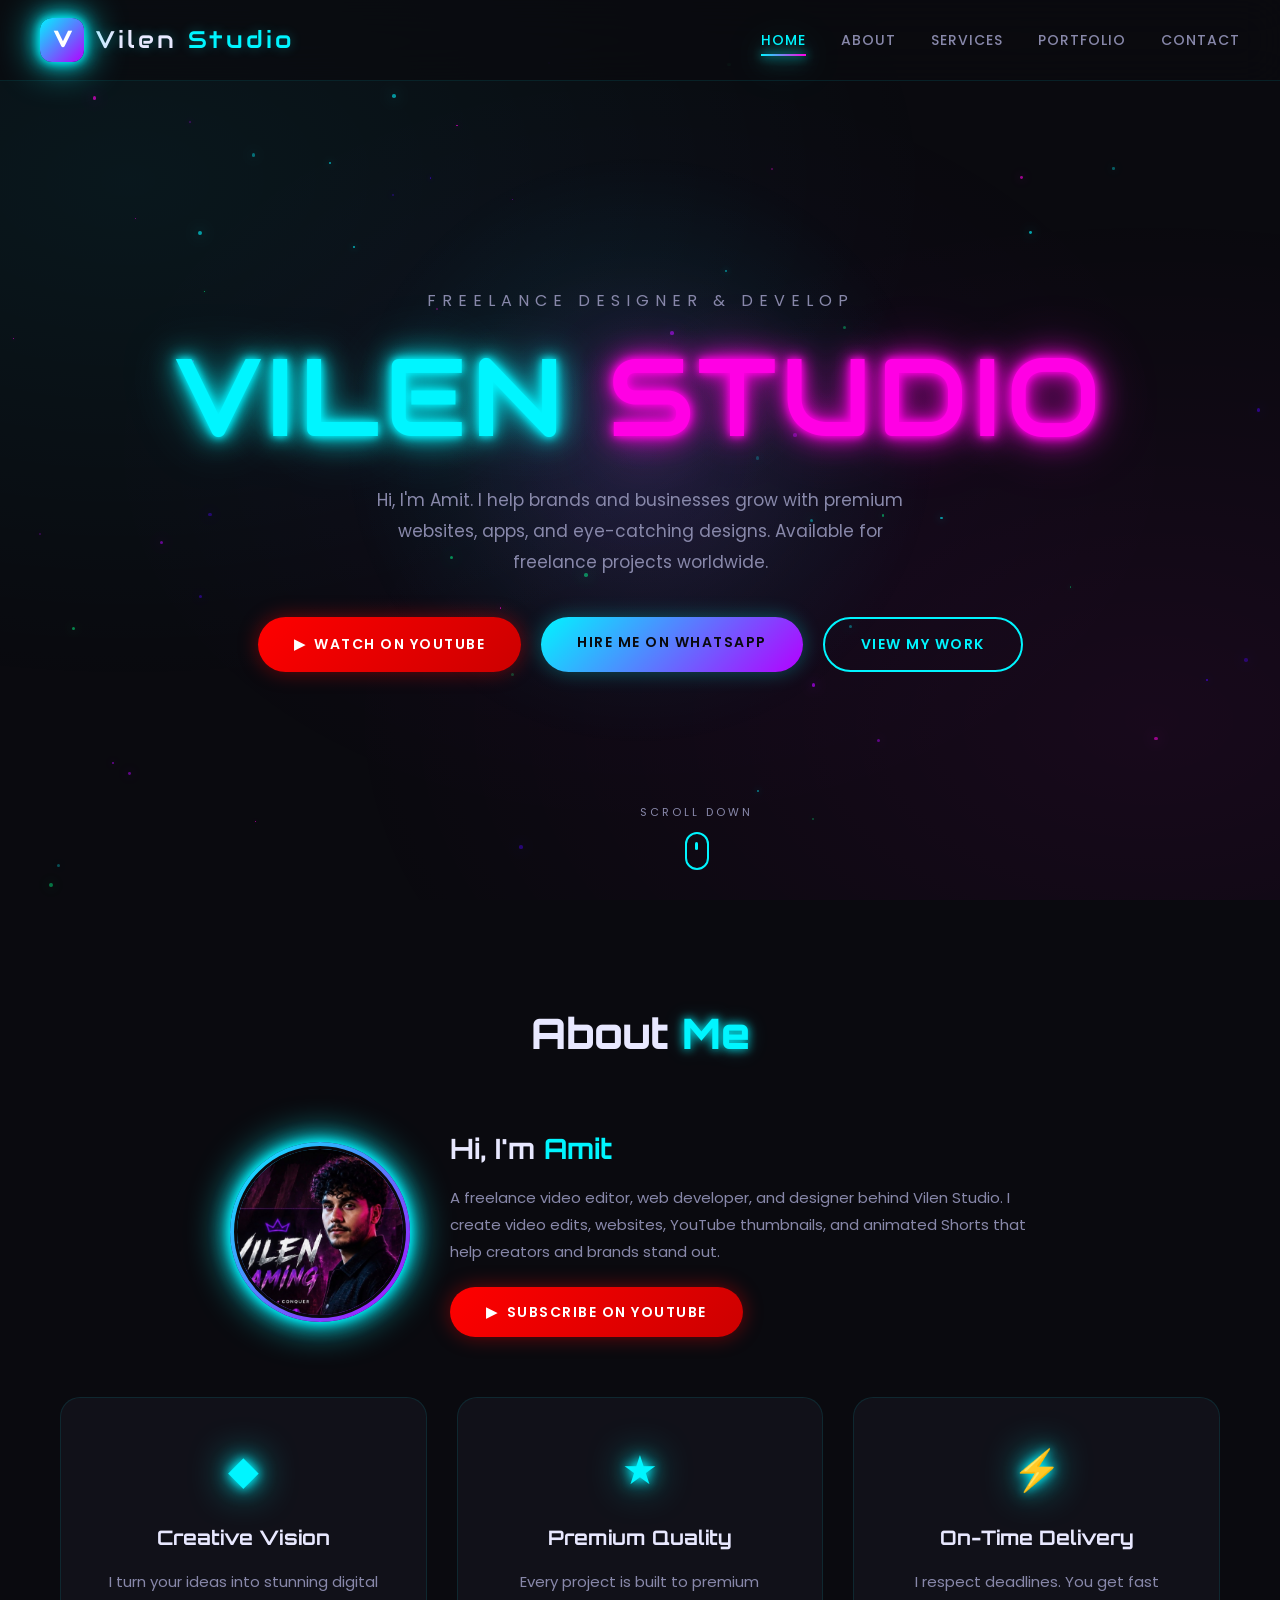
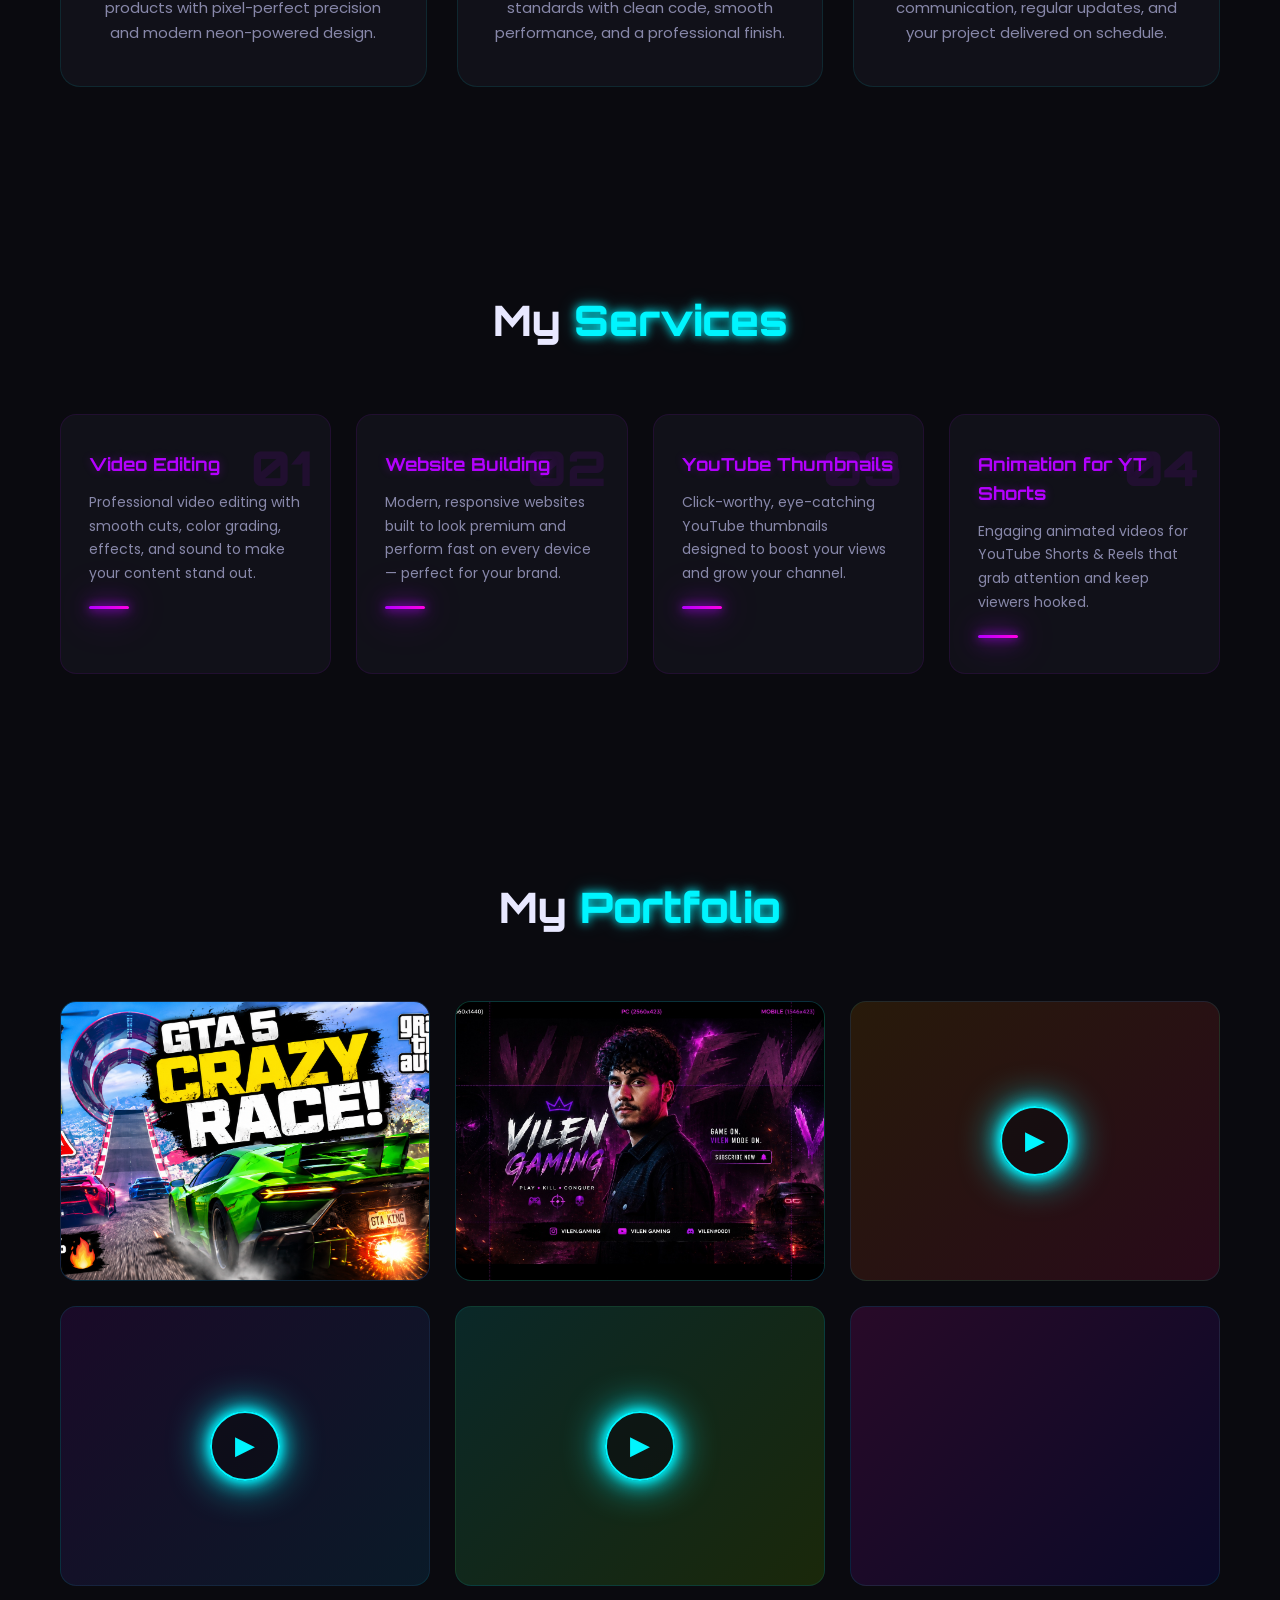
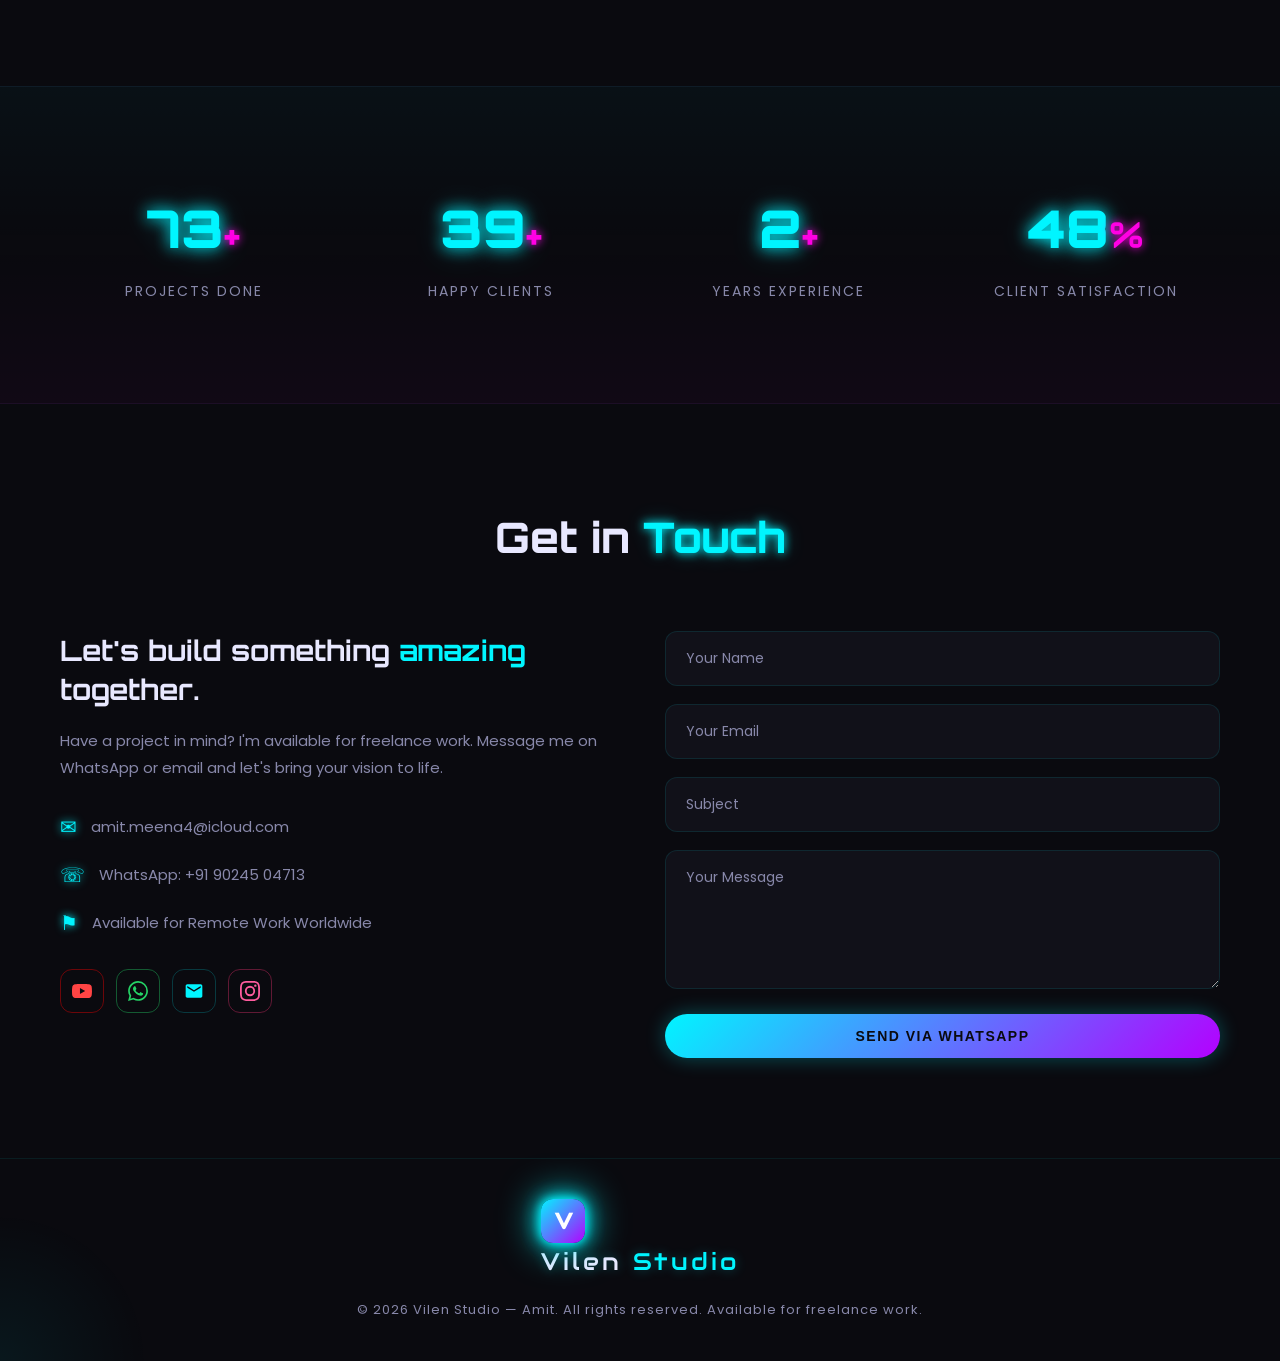
==== index.html @ 63eba97f "Add Vilen Studio website files" ====
<!DOCTYPE html>
<html lang="en">
<head>
    <meta charset="UTF-8">
    <meta name="viewport" content="width=device-width, initial-scale=1.0">
    <title>Vilen Studio | Video Editing, Website Building & YouTube Thumbnails</title>
    <meta name="description" content="Vilen Studio by Amit - Freelance video editing, website building, YouTube thumbnail design aur YT Shorts animation. Premium creative services. Contact karein WhatsApp par.">
    <meta name="keywords" content="Vilen Studio, video editing, website building, YouTube thumbnail, YT Shorts animation, freelancer, video editor, web developer">
    <meta name="author" content="Vilen Studio">
    <meta name="robots" content="index, follow">
    <link rel="canonical" href="https://vilenstudio.vercel.app/">

    <!-- Open Graph -->
    <meta property="og:type" content="website">
    <meta property="og:title" content="Vilen Studio | Video Editing, Website Building & YouTube Thumbnails">
    <meta property="og:description" content="Freelance video editing, website building, YouTube thumbnail design aur YT Shorts animation. Premium creative services.">
    <meta property="og:url" content="https://vilenstudio.vercel.app/">
    <meta property="og:site_name" content="Vilen Studio">

    <!-- Twitter Card -->
    <meta name="twitter:card" content="summary_large_image">
    <meta name="twitter:title" content="Vilen Studio | Creative Freelance Services">
    <meta name="twitter:description" content="Video editing, website building, YouTube thumbnails aur YT Shorts animation.">

    <link rel="stylesheet" href="style.css">
    <link href="https://fonts.googleapis.com/css2?family=Audiowide&family=Orbitron:wght@400;500;600;700;800;900&family=Poppins:wght@300;400;500;600;700&display=swap" rel="stylesheet">

    <!-- Structured Data -->
    <script type="application/ld+json">
    {
      "@context": "https://schema.org",
      "@type": "ProfessionalService",
      "name": "Vilen Studio",
      "description": "Freelance video editing, website building, YouTube thumbnail design and YT Shorts animation services.",
      "url": "https://vilenstudio.vercel.app/",
      "email": "amit.meena4@icloud.com",
      "telephone": "+919024504713",
      "sameAs": [
        "https://youtube.com/@vilenisbroken",
        "https://www.instagram.com/vilenisbroken"
      ],
      "makesOffer": [
        { "@type": "Offer", "itemOffered": { "@type": "Service", "name": "Video Editing" } },
        { "@type": "Offer", "itemOffered": { "@type": "Service", "name": "Website Building" } },
        { "@type": "Offer", "itemOffered": { "@type": "Service", "name": "YouTube Thumbnail Design" } },
        { "@type": "Offer", "itemOffered": { "@type": "Service", "name": "YT Shorts Animation" } }
      ]
    }
    </script>
</head>
<body>

    <!-- Animated Background Particles -->
    <div class="bg-particles" id="particles"></div>

    <!-- Navigation -->
    <nav class="navbar">
        <div class="logo">
            <span class="logo-icon">V</span>
            <span class="logo-text">Vilen <span class="accent">Studio</span></span>
        </div>
        <ul class="nav-links">
            <li><a href="#home" class="active">Home</a></li>
            <li><a href="#about">About</a></li>
            <li><a href="#services">Services</a></li>
            <li><a href="#portfolio">Portfolio</a></li>
            <li><a href="#contact">Contact</a></li>
        </ul>
        <div class="hamburger" id="hamburger">
            <span></span><span></span><span></span>
        </div>
    </nav>

    <!-- Hero Section -->
    <section id="home" class="hero">
        <div class="hero-content">
            <p class="hero-subtitle">Freelance Designer &amp; Developer</p>
            <h1 class="hero-title">
                <span class="neon-text" data-text="VILEN">VILEN</span>
                <span class="neon-text pink" data-text="STUDIO">STUDIO</span>
            </h1>
            <p class="hero-desc">Hi, I'm Amit. I help brands and businesses grow with premium websites, apps, and eye-catching designs. Available for freelance projects worldwide.</p>
            <div class="hero-buttons">
                <a href="https://youtube.com/@vilenisbroken" target="_blank" class="btn btn-youtube"><span class="yt-icon">&#9654;</span> Watch on YouTube</a>
                <a href="https://wa.me/919024504713" target="_blank" class="btn btn-neon">Hire Me on WhatsApp</a>
                <a href="#portfolio" class="btn btn-outline">View My Work</a>
            </div>
        </div>
        <div class="scroll-indicator">
            <span>Scroll Down</span>
            <div class="mouse">
                <div class="wheel"></div>
            </div>
        </div>
    </section>

    <!-- About Section -->
    <section id="about" class="section about">
        <div class="container">
            <h2 class="section-title neon-heading">About <span class="accent">Me</span></h2>
            <div class="about-profile">
                <div class="profile-pic-wrap">
                    <img src="profile.jpg" alt="Amit - Vilen Studio" class="profile-pic">
                </div>
                <div class="profile-text">
                    <h3>Hi, I'm <span class="accent">Amit</span></h3>
                    <p>A freelance video editor, web developer, and designer behind Vilen Studio. I create video edits, websites, YouTube thumbnails, and animated Shorts that help creators and brands stand out.</p>
                    <a href="https://youtube.com/@vilenisbroken" target="_blank" class="btn btn-youtube"><span class="yt-icon">&#9654;</span> Subscribe on YouTube</a>
                </div>
            </div>
            <div class="about-grid">
                <div class="about-card">
                    <div class="card-glow"></div>
                    <div class="about-icon">&#9670;</div>
                    <h3>Creative Vision</h3>
                    <p>I turn your ideas into stunning digital products with pixel-perfect precision and modern neon-powered design.</p>
                </div>
                <div class="about-card">
                    <div class="card-glow"></div>
                    <div class="about-icon">&#9733;</div>
                    <h3>Premium Quality</h3>
                    <p>Every project is built to premium standards with clean code, smooth performance, and a professional finish.</p>
                </div>
                <div class="about-card">
                    <div class="card-glow"></div>
                    <div class="about-icon">&#9889;</div>
                    <h3>On-Time Delivery</h3>
                    <p>I respect deadlines. You get fast communication, regular updates, and your project delivered on schedule.</p>
                </div>
            </div>
        </div>
    </section>

    <!-- Services Section -->
    <section id="services" class="section services">
        <div class="container">
            <h2 class="section-title neon-heading">My <span class="accent">Services</span></h2>
            <div class="services-grid">
                <div class="service-card">
                    <div class="service-number">01</div>
                    <h3>Video Editing</h3>
                    <p>Professional video editing with smooth cuts, color grading, effects, and sound to make your content stand out.</p>
                    <div class="service-line"></div>
                </div>
                <div class="service-card">
                    <div class="service-number">02</div>
                    <h3>Website Building</h3>
                    <p>Modern, responsive websites built to look premium and perform fast on every device — perfect for your brand.</p>
                    <div class="service-line"></div>
                </div>
                <div class="service-card">
                    <div class="service-number">03</div>
                    <h3>YouTube Thumbnails</h3>
                    <p>Click-worthy, eye-catching YouTube thumbnails designed to boost your views and grow your channel.</p>
                    <div class="service-line"></div>
                </div>
                <div class="service-card">
                    <div class="service-number">04</div>
                    <h3>Animation for YT Shorts</h3>
                    <p>Engaging animated videos for YouTube Shorts &amp; Reels that grab attention and keep viewers hooked.</p>
                    <div class="service-line"></div>
                </div>
            </div>
        </div>
    </section>

    <!-- Portfolio Section -->
    <section id="portfolio" class="section portfolio">
        <div class="container">
            <h2 class="section-title neon-heading">My <span class="accent">Portfolio</span></h2>
            <div class="portfolio-grid">
                <div class="portfolio-item">
                    <img src="thumb1.png" alt="YouTube Thumbnail" class="portfolio-img">
                    <div class="portfolio-overlay">
                        <h3>Viral Thumbnail</h3>
                        <p>YouTube Thumbnail</p>
                    </div>
                </div>
                <div class="portfolio-item">
                    <img src="thumb2.jpg" alt="YouTube Thumbnail" class="portfolio-img">
                    <div class="portfolio-overlay">
                        <h3>Gaming Thumbnail</h3>
                        <p>YouTube Thumbnail</p>
                    </div>
                </div>
                <div class="portfolio-item portfolio-video">
                    <a href="https://youtube.com/@vilenisbroken" target="_blank" class="video-link">
                        <span class="play-btn">&#9654;</span>
                        <div class="portfolio-overlay">
                            <h3>Cinematic Edit</h3>
                            <p>Video Editing</p>
                        </div>
                    </a>
                </div>
                <div class="portfolio-item portfolio-video">
                    <a href="https://youtube.com/@vilenisbroken" target="_blank" class="video-link">
                        <span class="play-btn">&#9654;</span>
                        <div class="portfolio-overlay">
                            <h3>Shorts Animation</h3>
                            <p>YT Shorts Animation</p>
                        </div>
                    </a>
                </div>
                <div class="portfolio-item portfolio-video">
                    <a href="https://youtube.com/@vilenisbroken" target="_blank" class="video-link">
                        <span class="play-btn">&#9654;</span>
                        <div class="portfolio-overlay">
                            <h3>Reel Edit</h3>
                            <p>Video Editing</p>
                        </div>
                    </a>
                </div>
                <div class="portfolio-item">
                    <div class="portfolio-overlay">
                        <h3>Neon Website</h3>
                        <p>Website Building</p>
                    </div>
                </div>
            </div>
        </div>
    </section>

    <!-- Stats Section -->
    <section class="section stats-section">
        <div class="container">
            <div class="stats-grid">
                <div class="stat-item">
                    <span class="stat-number" data-target="150">0</span><span class="stat-plus">+</span>
                    <p>Projects Done</p>
                </div>
                <div class="stat-item">
                    <span class="stat-number" data-target="80">0</span><span class="stat-plus">+</span>
                    <p>Happy Clients</p>
                </div>
                <div class="stat-item">
                    <span class="stat-number" data-target="5">0</span><span class="stat-plus">+</span>
                    <p>Years Experience</p>
                </div>
                <div class="stat-item">
                    <span class="stat-number" data-target="100">0</span><span class="stat-plus">%</span>
                    <p>Client Satisfaction</p>
                </div>
            </div>
        </div>
    </section>

    <!-- Contact Section -->
    <section id="contact" class="section contact">
        <div class="container">
            <h2 class="section-title neon-heading">Get in <span class="accent">Touch</span></h2>
            <div class="contact-wrapper">
                <div class="contact-info">
                    <h3>Let's build something <span class="accent">amazing</span> together.</h3>
                    <p>Have a project in mind? I'm available for freelance work. Message me on WhatsApp or email and let's bring your vision to life.</p>
                    <div class="contact-details">
                        <div class="contact-item">
                            <span class="icon">&#9993;</span>
                            <a href="mailto:amit.meena4@icloud.com">amit.meena4@icloud.com</a>
                        </div>
                        <div class="contact-item">
                            <span class="icon">&#9743;</span>
                            <a href="https://wa.me/919024504713" target="_blank">WhatsApp: +91 90245 04713</a>
                        </div>
                        <div class="contact-item">
                            <span class="icon">&#9873;</span>
                            <span>Available for Remote Work Worldwide</span>
                        </div>
                    </div>
                    <div class="social-links">
                        <a href="https://youtube.com/@vilenisbroken" target="_blank" class="social-btn yt" aria-label="YouTube">
                            <svg viewBox="0 0 24 24" fill="currentColor"><path d="M23.498 6.186a3.016 3.016 0 0 0-2.122-2.136C19.505 3.545 12 3.545 12 3.545s-7.505 0-9.377.505A3.017 3.017 0 0 0 .502 6.186C0 8.07 0 12 0 12s0 3.93.502 5.814a3.016 3.016 0 0 0 2.122 2.136c1.871.505 9.376.505 9.376.505s7.505 0 9.377-.505a3.015 3.015 0 0 0 2.122-2.136C24 15.93 24 12 24 12s0-3.93-.502-5.814zM9.545 15.568V8.432L15.818 12l-6.273 3.568z"/></svg>
                        </a>
                        <a href="https://wa.me/919024504713" target="_blank" class="social-btn wa" aria-label="WhatsApp">
                            <svg viewBox="0 0 24 24" fill="currentColor"><path d="M17.472 14.382c-.297-.149-1.758-.867-2.03-.967-.273-.099-.471-.148-.67.15-.197.297-.767.966-.94 1.164-.173.199-.347.223-.644.075-.297-.15-1.255-.463-2.39-1.475-.883-.788-1.48-1.761-1.653-2.059-.173-.297-.018-.458.13-.606.134-.133.298-.347.446-.52.149-.174.198-.298.298-.497.099-.198.05-.371-.025-.52-.075-.149-.669-1.612-.916-2.207-.242-.579-.487-.5-.669-.51-.173-.008-.371-.01-.57-.01-.198 0-.52.074-.792.372-.272.297-1.04 1.016-1.04 2.479 0 1.462 1.065 2.875 1.213 3.074.149.198 2.096 3.2 5.077 4.487.709.306 1.262.489 1.694.625.712.227 1.36.195 1.871.118.571-.085 1.758-.719 2.006-1.413.248-.694.248-1.289.173-1.413-.074-.124-.272-.198-.57-.347m-5.421 7.403h-.004a9.87 9.87 0 0 1-5.031-1.378l-.361-.214-3.741.982.998-3.648-.235-.374a9.86 9.86 0 0 1-1.51-5.26c.001-5.45 4.436-9.884 9.888-9.884 2.64 0 5.122 1.03 6.988 2.898a9.825 9.825 0 0 1 2.893 6.994c-.003 5.45-4.437 9.884-9.885 9.884m8.413-18.297A11.815 11.815 0 0 0 12.05 0C5.495 0 .16 5.335.157 11.892c0 2.096.547 4.142 1.588 5.945L.057 24l6.305-1.654a11.882 11.882 0 0 0 5.683 1.448h.005c6.554 0 11.89-5.335 11.893-11.893a11.821 11.821 0 0 0-3.48-8.413z"/></svg>
                        </a>
                        <a href="mailto:amit.meena4@icloud.com" class="social-btn mail" aria-label="Email">
                            <svg viewBox="0 0 24 24" fill="currentColor"><path d="M20 4H4c-1.1 0-1.99.9-1.99 2L2 18c0 1.1.9 2 2 2h16c1.1 0 2-.9 2-2V6c0-1.1-.9-2-2-2zm0 4l-8 5-8-5V6l8 5 8-5v2z"/></svg>
                        </a>
                        <a href="https://www.instagram.com/vilenisbroken" target="_blank" class="social-btn ig" aria-label="Instagram">
                            <svg viewBox="0 0 24 24" fill="currentColor"><path d="M12 2.163c3.204 0 3.584.012 4.85.07 3.252.148 4.771 1.691 4.919 4.919.058 1.265.069 1.645.069 4.849 0 3.205-.012 3.584-.069 4.849-.149 3.225-1.664 4.771-4.919 4.919-1.266.058-1.644.07-4.85.07-3.204 0-3.584-.012-4.849-.07-3.26-.149-4.771-1.699-4.919-4.92-.058-1.265-.07-1.644-.07-4.849 0-3.204.013-3.583.07-4.849.149-3.227 1.664-4.771 4.919-4.919 1.266-.057 1.645-.069 4.849-.069zm0-2.163C8.741 0 8.333.014 7.053.072 2.695.272.273 2.69.073 7.052.014 8.333 0 8.741 0 12c0 3.259.014 3.668.072 4.948.2 4.358 2.618 6.78 6.98 6.98C8.333 23.986 8.741 24 12 24c3.259 0 3.668-.014 4.948-.072 4.354-.2 6.782-2.618 6.979-6.98.059-1.28.073-1.689.073-4.948 0-3.259-.014-3.667-.072-4.947-.196-4.354-2.617-6.78-6.979-6.98C15.668.014 15.259 0 12 0zm0 5.838a6.162 6.162 0 1 0 0 12.324 6.162 6.162 0 0 0 0-12.324zM12 16a4 4 0 1 1 0-8 4 4 0 0 1 0 8zm6.406-11.845a1.44 1.44 0 1 0 0 2.881 1.44 1.44 0 0 0 0-2.881z"/></svg>
                        </a>
                    </div>
                </div>
                <form class="contact-form" id="contactForm">
                    <div class="form-group">
                        <input type="text" placeholder="Your Name" required>
                    </div>
                    <div class="form-group">
                        <input type="email" placeholder="Your Email" required>
                    </div>
                    <div class="form-group">
                        <input type="text" placeholder="Subject">
                    </div>
                    <div class="form-group">
                        <textarea rows="5" placeholder="Your Message" required></textarea>
                    </div>
                    <button type="submit" class="btn btn-neon full-width">Send via WhatsApp</button>
                </form>
            </div>
        </div>
    </section>

    <!-- Footer -->
    <footer class="footer">
        <div class="container">
            <div class="footer-content">
                <div class="footer-logo">
                    <span class="logo-icon">V</span>
                    <span class="logo-text">Vilen <span class="accent">Studio</span></span>
                </div>
                <p class="footer-text">&copy; 2026 Vilen Studio &mdash; Amit. All rights reserved. Available for freelance work.</p>
            </div>
        </div>
    </footer>

    <script src="script.js"></script>
</body>
</html>
---- style.css ----
/* ===== ROOT & VARIABLES ===== */
:root {
    --neon-cyan: #00f5ff;
    --neon-pink: #ff00e4;
    --neon-purple: #b400ff;
    --neon-blue: #4d00ff;
    --neon-green: #00ff88;
    --neon-yellow: #f5ff00;
    --dark-bg: #0a0a0f;
    --dark-card: #111119;
    --dark-surface: #16161f;
    --text-primary: #e8e8ff;
    --text-secondary: #8888aa;
    --glow-cyan: 0 0 10px #00f5ff, 0 0 20px #00f5ff, 0 0 40px #00f5ff;
    --glow-pink: 0 0 10px #ff00e4, 0 0 20px #ff00e4, 0 0 40px #ff00e4;
    --glow-purple: 0 0 10px #b400ff, 0 0 20px #b400ff, 0 0 40px #b400ff;
}

/* ===== RESET ===== */
* {
    margin: 0;
    padding: 0;
    box-sizing: border-box;
}

html {
    scroll-behavior: smooth;
    scrollbar-width: thin;
    scrollbar-color: var(--neon-cyan) var(--dark-bg);
}

::-webkit-scrollbar { width: 8px; }
::-webkit-scrollbar-track { background: var(--dark-bg); }
::-webkit-scrollbar-thumb {
    background: linear-gradient(180deg, var(--neon-cyan), var(--neon-pink));
    border-radius: 10px;
}

body {
    font-family: 'Poppins', sans-serif;
    background: var(--dark-bg);
    color: var(--text-primary);
    overflow-x: hidden;
    line-height: 1.6;
}

/* ===== BACKGROUND PARTICLES ===== */
.bg-particles {
    position: fixed;
    top: 0; left: 0;
    width: 100%; height: 100%;
    z-index: 0;
    pointer-events: none;
    background:
        radial-gradient(ellipse at 10% 20%, rgba(0, 245, 255, 0.06) 0%, transparent 50%),
        radial-gradient(ellipse at 90% 80%, rgba(255, 0, 228, 0.06) 0%, transparent 50%),
        radial-gradient(ellipse at 50% 50%, rgba(180, 0, 255, 0.04) 0%, transparent 60%);
}

.container {
    max-width: 1200px;
    margin: 0 auto;
    padding: 0 20px;
    position: relative;
    z-index: 1;
}

.accent { color: var(--neon-cyan); }

/* ===== NAVBAR ===== */
.navbar {
    position: fixed;
    top: 0; left: 0;
    width: 100%;
    padding: 18px 40px;
    display: flex;
    justify-content: space-between;
    align-items: center;
    z-index: 1000;
    backdrop-filter: blur(20px);
    background: rgba(10, 10, 15, 0.7);
    border-bottom: 1px solid rgba(0, 245, 255, 0.1);
    transition: all 0.3s ease;
}

.navbar.scrolled {
    padding: 12px 40px;
    background: rgba(10, 10, 15, 0.95);
    box-shadow: 0 4px 30px rgba(0, 245, 255, 0.1);
}

.logo {
    display: flex;
    align-items: center;
    gap: 12px;
    text-decoration: none;
}

.logo-icon {
    width: 44px; height: 44px;
    display: flex;
    align-items: center;
    justify-content: center;
    font-family: 'Audiowide', sans-serif;
    font-weight: 900;
    font-size: 22px;
    color: #fff;
    background: linear-gradient(135deg, var(--neon-cyan), var(--neon-purple), var(--neon-pink));
    background-size: 200% 200%;
    border-radius: 12px;
    box-shadow: var(--glow-cyan);
    animation: logoGradient 4s ease infinite;
    position: relative;
}

@keyframes logoGradient {
    0%, 100% { background-position: 0% 50%; }
    50% { background-position: 100% 50%; }
}

.logo-text {
    font-family: 'Audiowide', sans-serif;
    font-size: 24px;
    font-weight: 400;
    letter-spacing: 3px;
    color: var(--text-primary);
    text-shadow: 0 0 12px rgba(0, 245, 255, 0.3);
}

.nav-links {
    display: flex;
    list-style: none;
    gap: 35px;
}

.nav-links a {
    text-decoration: none;
    color: var(--text-secondary);
    font-weight: 500;
    font-size: 14px;
    letter-spacing: 1px;
    text-transform: uppercase;
    position: relative;
    transition: color 0.3s ease;
}

.nav-links a::after {
    content: '';
    position: absolute;
    bottom: -6px; left: 0;
    width: 0; height: 2px;
    background: linear-gradient(90deg, var(--neon-cyan), var(--neon-pink));
    transition: width 0.3s ease;
    box-shadow: var(--glow-cyan);
}

.nav-links a:hover, .nav-links a.active {
    color: var(--neon-cyan);
}

.nav-links a:hover::after, .nav-links a.active::after {
    width: 100%;
}

.hamburger {
    display: none;
    flex-direction: column;
    gap: 5px;
    cursor: pointer;
}

.hamburger span {
    width: 28px; height: 2px;
    background: var(--neon-cyan);
    transition: all 0.3s ease;
    border-radius: 2px;
}

/* ===== HERO SECTION ===== */
.hero {
    min-height: 100vh;
    display: flex;
    align-items: center;
    justify-content: center;
    position: relative;
    text-align: center;
    padding: 120px 20px 60px;
    overflow: hidden;
}

.hero::before {
    content: '';
    position: absolute;
    top: 50%; left: 50%;
    transform: translate(-50%, -50%);
    width: 600px; height: 600px;
    background: radial-gradient(circle, rgba(0, 245, 255, 0.1) 0%, transparent 70%);
    border-radius: 50%;
    animation: pulse-bg 4s ease-in-out infinite;
}

.hero::after {
    content: '';
    position: absolute;
    top: 50%; left: 50%;
    transform: translate(-50%, -50%);
    width: 400px; height: 400px;
    background: radial-gradient(circle, rgba(255, 0, 228, 0.08) 0%, transparent 70%);
    border-radius: 50%;
    animation: pulse-bg 4s ease-in-out infinite 2s;
}

@keyframes pulse-bg {
    0%, 100% { transform: translate(-50%, -50%) scale(1); opacity: 0.5; }
    50% { transform: translate(-50%, -50%) scale(1.3); opacity: 1; }
}

.hero-content {
    position: relative;
    z-index: 2;
}

.hero-subtitle {
    font-size: 16px;
    letter-spacing: 6px;
    text-transform: uppercase;
    color: var(--text-secondary);
    margin-bottom: 20px;
    animation: fadeInUp 1s ease 0.2s both;
}

.hero-title {
    font-family: 'Audiowide', sans-serif;
    font-size: clamp(48px, 10vw, 110px);
    font-weight: 400;
    line-height: 1.15;
    letter-spacing: 4px;
    margin-bottom: 25px;
    animation: fadeInUp 1s ease 0.4s both;
}

/* ===== NEON TEXT ===== */
.neon-text {
    color: var(--neon-cyan);
    text-shadow:
        0 0 7px var(--neon-cyan),
        0 0 15px var(--neon-cyan),
        0 0 30px var(--neon-cyan),
        0 0 60px rgba(0, 245, 255, 0.4);
    animation: neon-flicker 3s infinite alternate;
}

.neon-text.pink {
    color: var(--neon-pink);
    text-shadow:
        0 0 7px var(--neon-pink),
        0 0 15px var(--neon-pink),
        0 0 30px var(--neon-pink),
        0 0 60px rgba(255, 0, 228, 0.4);
}

@keyframes neon-flicker {
    0%, 19%, 21%, 23%, 25%, 54%, 56%, 100% {
        text-shadow:
            0 0 7px currentColor,
            0 0 15px currentColor,
            0 0 30px currentColor,
            0 0 60px currentColor;
    }
    20%, 24%, 55% {
        text-shadow: none;
    }
}

.hero-desc {
    font-size: 17px;
    color: var(--text-secondary);
    max-width: 550px;
    margin: 0 auto 40px;
    line-height: 1.8;
    animation: fadeInUp 1s ease 0.6s both;
}

.hero-buttons {
    display: flex;
    gap: 20px;
    justify-content: center;
    flex-wrap: wrap;
    animation: fadeInUp 1s ease 0.8s both;
}

/* ===== BUTTONS ===== */
.btn {
    padding: 14px 36px;
    border-radius: 50px;
    font-weight: 600;
    font-size: 14px;
    letter-spacing: 1.5px;
    text-transform: uppercase;
    text-decoration: none;
    cursor: pointer;
    transition: all 0.3s ease;
    position: relative;
    overflow: hidden;
}

.btn-neon {
    background: linear-gradient(135deg, var(--neon-cyan), var(--neon-purple));
    color: var(--dark-bg);
    border: none;
    box-shadow: 0 0 20px rgba(0, 245, 255, 0.3);
}

.btn-neon:hover {
    box-shadow: var(--glow-cyan);
    transform: translateY(-3px);
}

.btn-outline {
    background: transparent;
    color: var(--neon-cyan);
    border: 2px solid var(--neon-cyan);
}

.btn-outline:hover {
    background: rgba(0, 245, 255, 0.1);
    box-shadow: var(--glow-cyan);
    transform: translateY(-3px);
}

.full-width { width: 100%; }

/* ===== YOUTUBE BUTTON ===== */
.btn-youtube {
    display: inline-flex;
    align-items: center;
    gap: 8px;
    background: linear-gradient(135deg, #ff0000, #cc0000);
    color: #fff;
    border: none;
    box-shadow: 0 0 20px rgba(255, 0, 0, 0.4);
}

.btn-youtube:hover {
    box-shadow: 0 0 15px #ff0000, 0 0 30px #ff0000, 0 0 45px rgba(255, 0, 0, 0.5);
    transform: translateY(-3px);
}

.btn-youtube .yt-icon {
    font-size: 14px;
    line-height: 1;
}

/* ===== SCROLL INDICATOR ===== */
.scroll-indicator {
    position: absolute;
    bottom: 30px;
    left: 50%;
    transform: translateX(-50%);
    display: flex;
    flex-direction: column;
    align-items: center;
    gap: 10px;
    z-index: 2;
    animation: fadeInUp 1s ease 1.2s both;
}

.scroll-indicator span {
    font-size: 11px;
    letter-spacing: 3px;
    text-transform: uppercase;
    color: var(--text-secondary);
}

.mouse {
    width: 24px; height: 38px;
    border: 2px solid var(--neon-cyan);
    border-radius: 12px;
    display: flex;
    justify-content: center;
    padding-top: 8px;
}

.wheel {
    width: 3px; height: 8px;
    background: var(--neon-cyan);
    border-radius: 3px;
    animation: scroll-wheel 1.5s ease-in-out infinite;
}

@keyframes scroll-wheel {
    0% { opacity: 1; transform: translateY(0); }
    100% { opacity: 0; transform: translateY(12px); }
}

/* ===== SECTIONS ===== */
.section {
    padding: 100px 0;
    position: relative;
    z-index: 1;
}

.section-title {
    font-family: 'Orbitron', sans-serif;
    font-size: 42px;
    font-weight: 800;
    text-align: center;
    margin-bottom: 60px;
}

.neon-heading {
    color: var(--text-primary);
}

.neon-heading .accent {
    color: var(--neon-cyan);
    text-shadow: 0 0 10px var(--neon-cyan), 0 0 20px rgba(0, 245, 255, 0.3);
}

/* ===== ABOUT ===== */
.about-grid {
    display: grid;
    grid-template-columns: repeat(auto-fit, minmax(300px, 1fr));
    gap: 30px;
}

.about-card {
    background: var(--dark-card);
    border: 1px solid rgba(0, 245, 255, 0.1);
    border-radius: 20px;
    padding: 40px 30px;
    text-align: center;
    position: relative;
    overflow: hidden;
    transition: all 0.4s ease;
}

.about-card:hover {
    transform: translateY(-10px);
    border-color: var(--neon-cyan);
    box-shadow: 0 20px 60px rgba(0, 245, 255, 0.15);
}

.card-glow {
    position: absolute;
    top: -50%; left: -50%;
    width: 200%; height: 200%;
    background: radial-gradient(circle, rgba(0, 245, 255, 0.05) 0%, transparent 50%);
    opacity: 0;
    transition: opacity 0.4s ease;
}

.about-card:hover .card-glow { opacity: 1; }

.about-icon {
    font-size: 40px;
    margin-bottom: 20px;
    color: var(--neon-cyan);
    text-shadow: var(--glow-cyan);
}

.about-card h3 {
    font-family: 'Orbitron', sans-serif;
    font-size: 20px;
    margin-bottom: 15px;
    color: var(--text-primary);
}

.about-card p {
    color: var(--text-secondary);
    font-size: 15px;
    line-height: 1.7;
}

/* ===== SERVICES ===== */
.services-grid {
    display: grid;
    grid-template-columns: repeat(auto-fit, minmax(260px, 1fr));
    gap: 25px;
}

.service-card {
    background: var(--dark-card);
    border: 1px solid rgba(180, 0, 255, 0.1);
    border-radius: 16px;
    padding: 35px 28px;
    position: relative;
    overflow: hidden;
    transition: all 0.4s ease;
}

.service-card:hover {
    border-color: var(--neon-purple);
    transform: translateY(-8px);
    box-shadow: 0 15px 50px rgba(180, 0, 255, 0.15);
}

.service-number {
    font-family: 'Orbitron', sans-serif;
    font-size: 48px;
    font-weight: 900;
    color: rgba(180, 0, 255, 0.1);
    position: absolute;
    top: 15px; right: 20px;
}

.service-card h3 {
    font-family: 'Orbitron', sans-serif;
    font-size: 18px;
    margin-bottom: 12px;
    color: var(--neon-purple);
    text-shadow: 0 0 10px rgba(180, 0, 255, 0.3);
}

.service-card p {
    color: var(--text-secondary);
    font-size: 14px;
    line-height: 1.7;
}

.service-line {
    width: 40px; height: 3px;
    background: linear-gradient(90deg, var(--neon-purple), var(--neon-pink));
    border-radius: 3px;
    margin-top: 20px;
    box-shadow: var(--glow-purple);
}

/* ===== PORTFOLIO ===== */
.portfolio-grid {
    display: grid;
    grid-template-columns: repeat(auto-fit, minmax(320px, 1fr));
    gap: 25px;
}

.portfolio-item {
    height: 280px;
    border-radius: 16px;
    position: relative;
    overflow: hidden;
    cursor: pointer;
    border: 1px solid rgba(0, 245, 255, 0.1);
    background: linear-gradient(135deg, var(--dark-card), var(--dark-surface));
}

.portfolio-item:nth-child(1) { background: linear-gradient(135deg, #0a1628, #1a0a28); }
.portfolio-item:nth-child(2) { background: linear-gradient(135deg, #0a2818, #0a1828); }
.portfolio-item:nth-child(3) { background: linear-gradient(135deg, #281a0a, #280a1a); }
.portfolio-item:nth-child(4) { background: linear-gradient(135deg, #1a0a28, #0a1a28); }
.portfolio-item:nth-child(5) { background: linear-gradient(135deg, #0a2828, #1a280a); }
.portfolio-item:nth-child(6) { background: linear-gradient(135deg, #280a28, #0a0a28); }

.portfolio-overlay {
    position: absolute;
    inset: 0;
    display: flex;
    flex-direction: column;
    align-items: center;
    justify-content: center;
    background: rgba(10, 10, 15, 0.7);
    opacity: 0;
    transition: all 0.4s ease;
}

.portfolio-item:hover .portfolio-overlay {
    opacity: 1;
}

.portfolio-item:hover {
    border-color: var(--neon-cyan);
    box-shadow: 0 0 30px rgba(0, 245, 255, 0.15);
    transform: scale(1.02);
}

.portfolio-img {
    position: absolute;
    inset: 0;
    width: 100%;
    height: 100%;
    object-fit: cover;
    transition: transform 0.4s ease;
}

.portfolio-item:hover .portfolio-img {
    transform: scale(1.1);
}

.video-link {
    display: block;
    width: 100%;
    height: 100%;
    text-decoration: none;
}

.play-btn {
    position: absolute;
    top: 50%; left: 50%;
    transform: translate(-50%, -50%);
    width: 70px; height: 70px;
    display: flex;
    align-items: center;
    justify-content: center;
    font-size: 26px;
    color: var(--neon-cyan);
    background: rgba(10, 10, 15, 0.6);
    border: 2px solid var(--neon-cyan);
    border-radius: 50%;
    box-shadow: var(--glow-cyan);
    z-index: 3;
    transition: all 0.3s ease;
    animation: pulse-play 2s ease-in-out infinite;
}

@keyframes pulse-play {
    0%, 100% { box-shadow: 0 0 10px var(--neon-cyan); }
    50% { box-shadow: 0 0 25px var(--neon-cyan), 0 0 40px var(--neon-cyan); }
}

.portfolio-video:hover .play-btn {
    background: var(--neon-cyan);
    color: var(--dark-bg);
}

.portfolio-overlay h3 {
    font-family: 'Orbitron', sans-serif;
    font-size: 22px;
    color: var(--neon-cyan);
    text-shadow: 0 0 10px var(--neon-cyan);
    margin-bottom: 8px;
}

.portfolio-overlay p {
    color: var(--text-secondary);
    font-size: 14px;
    letter-spacing: 2px;
    text-transform: uppercase;
}

/* ===== STATS ===== */
.stats-section {
    background: linear-gradient(180deg, rgba(0, 245, 255, 0.03), transparent, rgba(255, 0, 228, 0.03));
    border-top: 1px solid rgba(0, 245, 255, 0.08);
    border-bottom: 1px solid rgba(255, 0, 228, 0.08);
}

.stats-grid {
    display: grid;
    grid-template-columns: repeat(auto-fit, minmax(200px, 1fr));
    gap: 30px;
    text-align: center;
}

.stat-number {
    font-family: 'Orbitron', sans-serif;
    font-size: 52px;
    font-weight: 900;
    color: var(--neon-cyan);
    text-shadow: 0 0 15px var(--neon-cyan), 0 0 30px rgba(0, 245, 255, 0.3);
}

.stat-plus {
    font-family: 'Orbitron', sans-serif;
    font-size: 36px;
    font-weight: 700;
    color: var(--neon-pink);
    text-shadow: 0 0 10px var(--neon-pink);
}

.stat-item p {
    color: var(--text-secondary);
    font-size: 14px;
    letter-spacing: 2px;
    text-transform: uppercase;
    margin-top: 10px;
}

/* ===== CONTACT ===== */
.contact-wrapper {
    display: grid;
    grid-template-columns: 1fr 1fr;
    gap: 50px;
    align-items: start;
}

.contact-info h3 {
    font-family: 'Orbitron', sans-serif;
    font-size: 28px;
    margin-bottom: 18px;
    line-height: 1.4;
}

.contact-info > p {
    color: var(--text-secondary);
    font-size: 15px;
    line-height: 1.8;
    margin-bottom: 30px;
}

.contact-details {
    display: flex;
    flex-direction: column;
    gap: 16px;
    margin-bottom: 30px;
}

.contact-item {
    display: flex;
    align-items: center;
    gap: 14px;
    color: var(--text-secondary);
    font-size: 15px;
}

.contact-item a {
    color: var(--text-secondary);
    text-decoration: none;
    transition: color 0.3s ease;
}

.contact-item a:hover {
    color: var(--neon-cyan);
    text-shadow: 0 0 8px rgba(0, 245, 255, 0.4);
}

.contact-item .icon {
    font-size: 20px;
    color: var(--neon-cyan);
    text-shadow: 0 0 8px var(--neon-cyan);
}

.social-links {
    display: flex;
    gap: 12px;
}

.social-btn {
    width: 44px; height: 44px;
    display: flex;
    align-items: center;
    justify-content: center;
    border: 1px solid rgba(0, 245, 255, 0.2);
    border-radius: 12px;
    color: var(--neon-cyan);
    font-weight: 700;
    font-size: 14px;
    text-decoration: none;
    transition: all 0.3s ease;
}

.social-btn:hover {
    background: var(--neon-cyan);
    color: var(--dark-bg);
    box-shadow: var(--glow-cyan);
    transform: translateY(-3px);
}

.social-btn.yt {
    border-color: rgba(255, 0, 0, 0.4);
    color: #ff4444;
}

.social-btn.yt:hover {
    background: #ff0000;
    color: #fff;
    box-shadow: 0 0 15px #ff0000, 0 0 30px rgba(255, 0, 0, 0.5);
}

.social-btn.ig {
    border-color: rgba(225, 48, 108, 0.4);
    color: #ff5c9e;
}

.social-btn.ig:hover {
    background: linear-gradient(45deg, #f09433, #e6683c, #dc2743, #cc2366, #bc1888);
    color: #fff;
    border-color: transparent;
    box-shadow: 0 0 15px rgba(220, 39, 67, 0.6), 0 0 30px rgba(188, 24, 136, 0.4);
}

.social-btn svg {
    width: 20px;
    height: 20px;
    display: block;
}

.social-btn.wa {
    border-color: rgba(37, 211, 102, 0.4);
    color: #25d366;
}

.social-btn.wa:hover {
    background: #25d366;
    color: #fff;
    box-shadow: 0 0 15px #25d366, 0 0 30px rgba(37, 211, 102, 0.5);
}

.social-btn.mail:hover {
    background: var(--neon-cyan);
    color: var(--dark-bg);
    box-shadow: var(--glow-cyan);
}

/* ===== ABOUT PROFILE ===== */
.about-profile {
    display: flex;
    align-items: center;
    gap: 40px;
    max-width: 820px;
    margin: 0 auto 60px;
    flex-wrap: wrap;
    justify-content: center;
}

.profile-pic-wrap {
    flex-shrink: 0;
    width: 180px;
    height: 180px;
    border-radius: 50%;
    padding: 4px;
    background: linear-gradient(135deg, var(--neon-cyan), var(--neon-purple), var(--neon-pink));
    background-size: 200% 200%;
    box-shadow: var(--glow-cyan);
    animation: logoGradient 4s ease infinite;
}

.profile-pic {
    width: 100%;
    height: 100%;
    border-radius: 50%;
    object-fit: cover;
    border: 3px solid var(--dark-bg);
}

.profile-text {
    flex: 1;
    min-width: 260px;
}

.profile-text h3 {
    font-family: 'Orbitron', sans-serif;
    font-size: 28px;
    margin-bottom: 12px;
}

.profile-text p {
    color: var(--text-secondary);
    font-size: 15px;
    line-height: 1.8;
    margin-bottom: 22px;
}

.contact-form {
    display: flex;
    flex-direction: column;
    gap: 18px;
}

.form-group input,
.form-group textarea {
    width: 100%;
    padding: 16px 20px;
    background: var(--dark-card);
    border: 1px solid rgba(0, 245, 255, 0.1);
    border-radius: 12px;
    color: var(--text-primary);
    font-family: 'Poppins', sans-serif;
    font-size: 14px;
    outline: none;
    transition: all 0.3s ease;
    resize: vertical;
}

.form-group input:focus,
.form-group textarea:focus {
    border-color: var(--neon-cyan);
    box-shadow: 0 0 15px rgba(0, 245, 255, 0.15);
}

.form-group input::placeholder,
.form-group textarea::placeholder {
    color: var(--text-secondary);
}

/* ===== FOOTER ===== */
.footer {
    padding: 40px 0;
    border-top: 1px solid rgba(0, 245, 255, 0.08);
    text-align: center;
    position: relative;
    z-index: 1;
}

.footer-content {
    display: flex;
    flex-direction: column;
    align-items: center;
    gap: 18px;
}

.footer-text {
    color: var(--text-secondary);
    font-size: 13px;
    letter-spacing: 1px;
}

/* ===== ANIMATIONS ===== */
@keyframes fadeInUp {
    from { opacity: 0; transform: translateY(30px); }
    to { opacity: 1; transform: translateY(0); }
}

.reveal {
    opacity: 0;
    transform: translateY(40px);
    transition: all 0.8s ease;
}

.reveal.active {
    opacity: 1;
    transform: translateY(0);
}

/* ===== RESPONSIVE ===== */
@media (max-width: 768px) {
    .navbar { padding: 14px 20px; }

    .nav-links {
        display: none;
        position: absolute;
        top: 100%; left: 0;
        width: 100%;
        flex-direction: column;
        background: rgba(10, 10, 15, 0.98);
        padding: 20px;
        gap: 18px;
        border-bottom: 1px solid rgba(0, 245, 255, 0.1);
    }

    .nav-links.open { display: flex; }
    .hamburger { display: flex; }

    .hero-title {
        font-size: clamp(36px, 10vw, 70px);
    }

    .section-title { font-size: 30px; }

    .contact-wrapper {
        grid-template-columns: 1fr;
        gap: 40px;
    }

    .portfolio-grid {
        grid-template-columns: 1fr;
    }

    .stat-number { font-size: 38px; }
    .stat-plus { font-size: 26px; }
}

@media (max-width: 480px) {
    .hero-buttons { flex-direction: column; align-items: center; }
    .btn { width: 100%; text-align: center; }
    .about-grid { grid-template-columns: 1fr; }
    .services-grid { grid-template-columns: 1fr; }
}
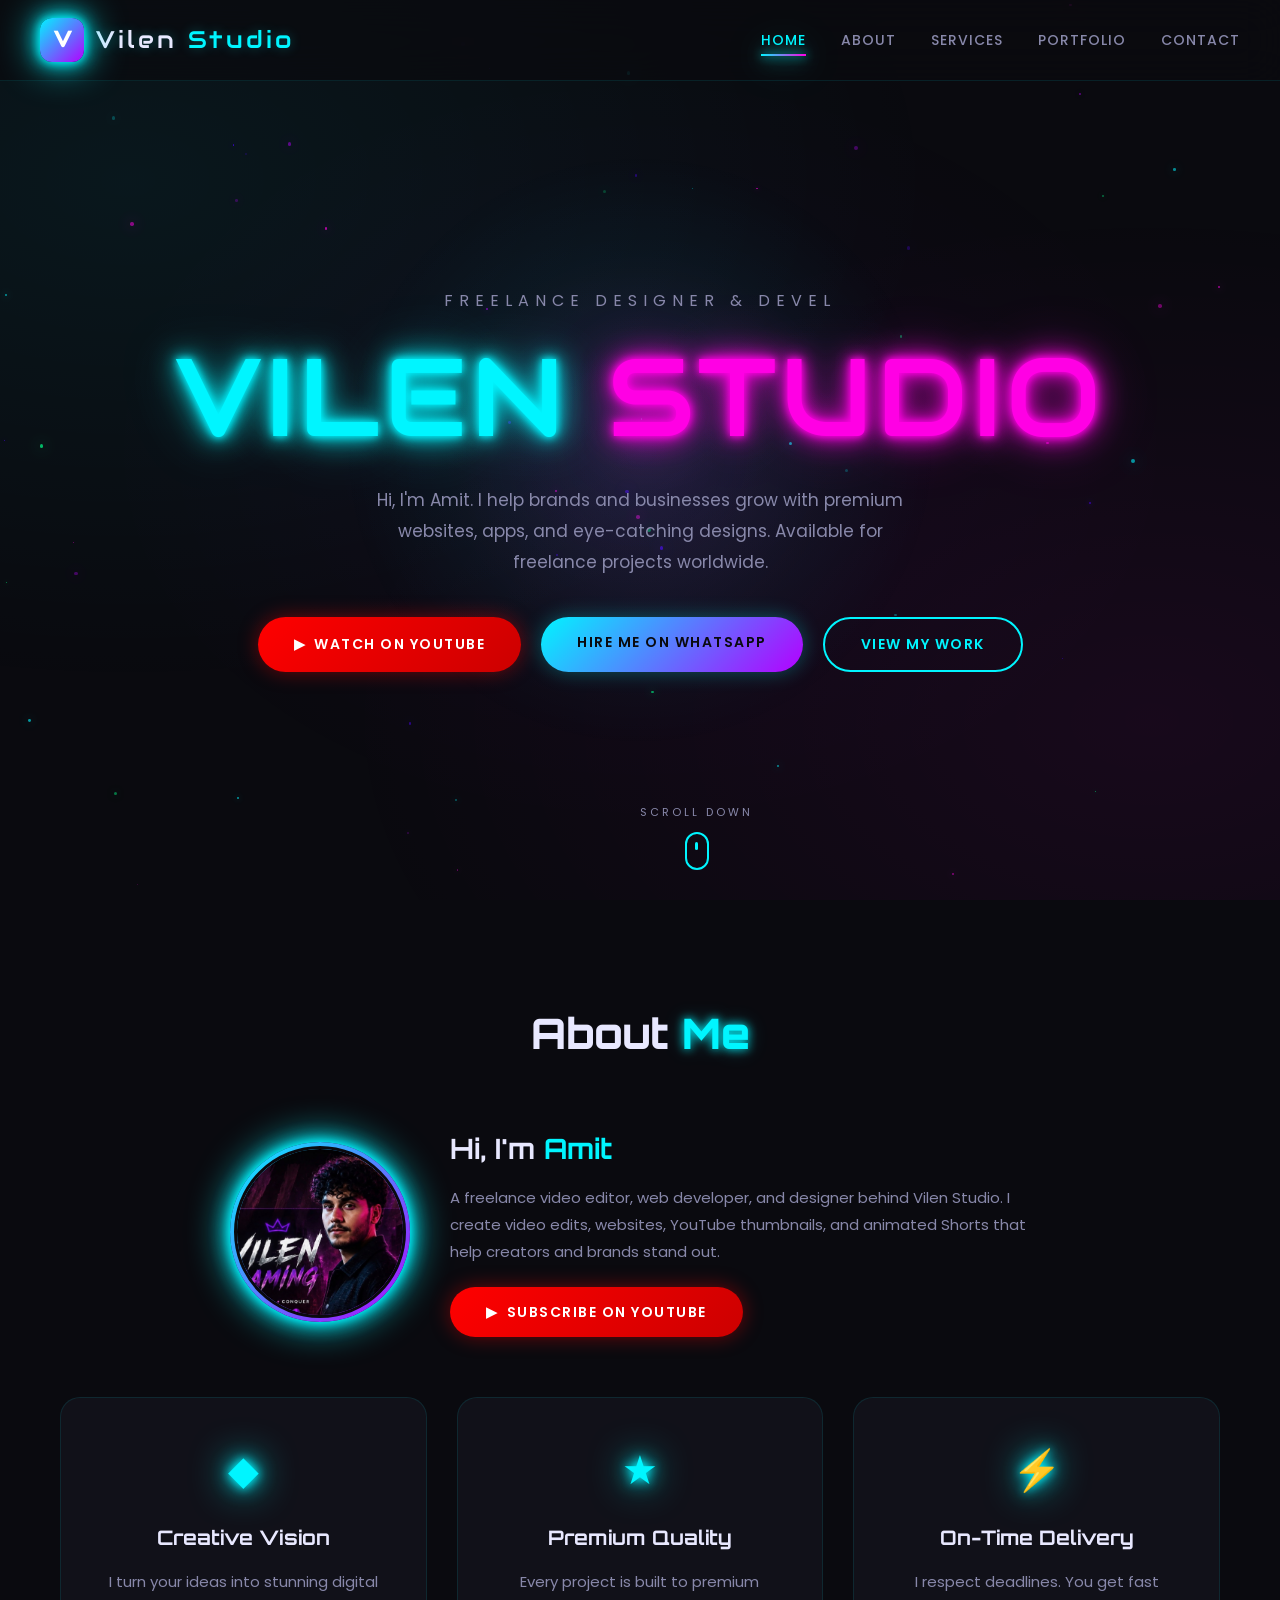
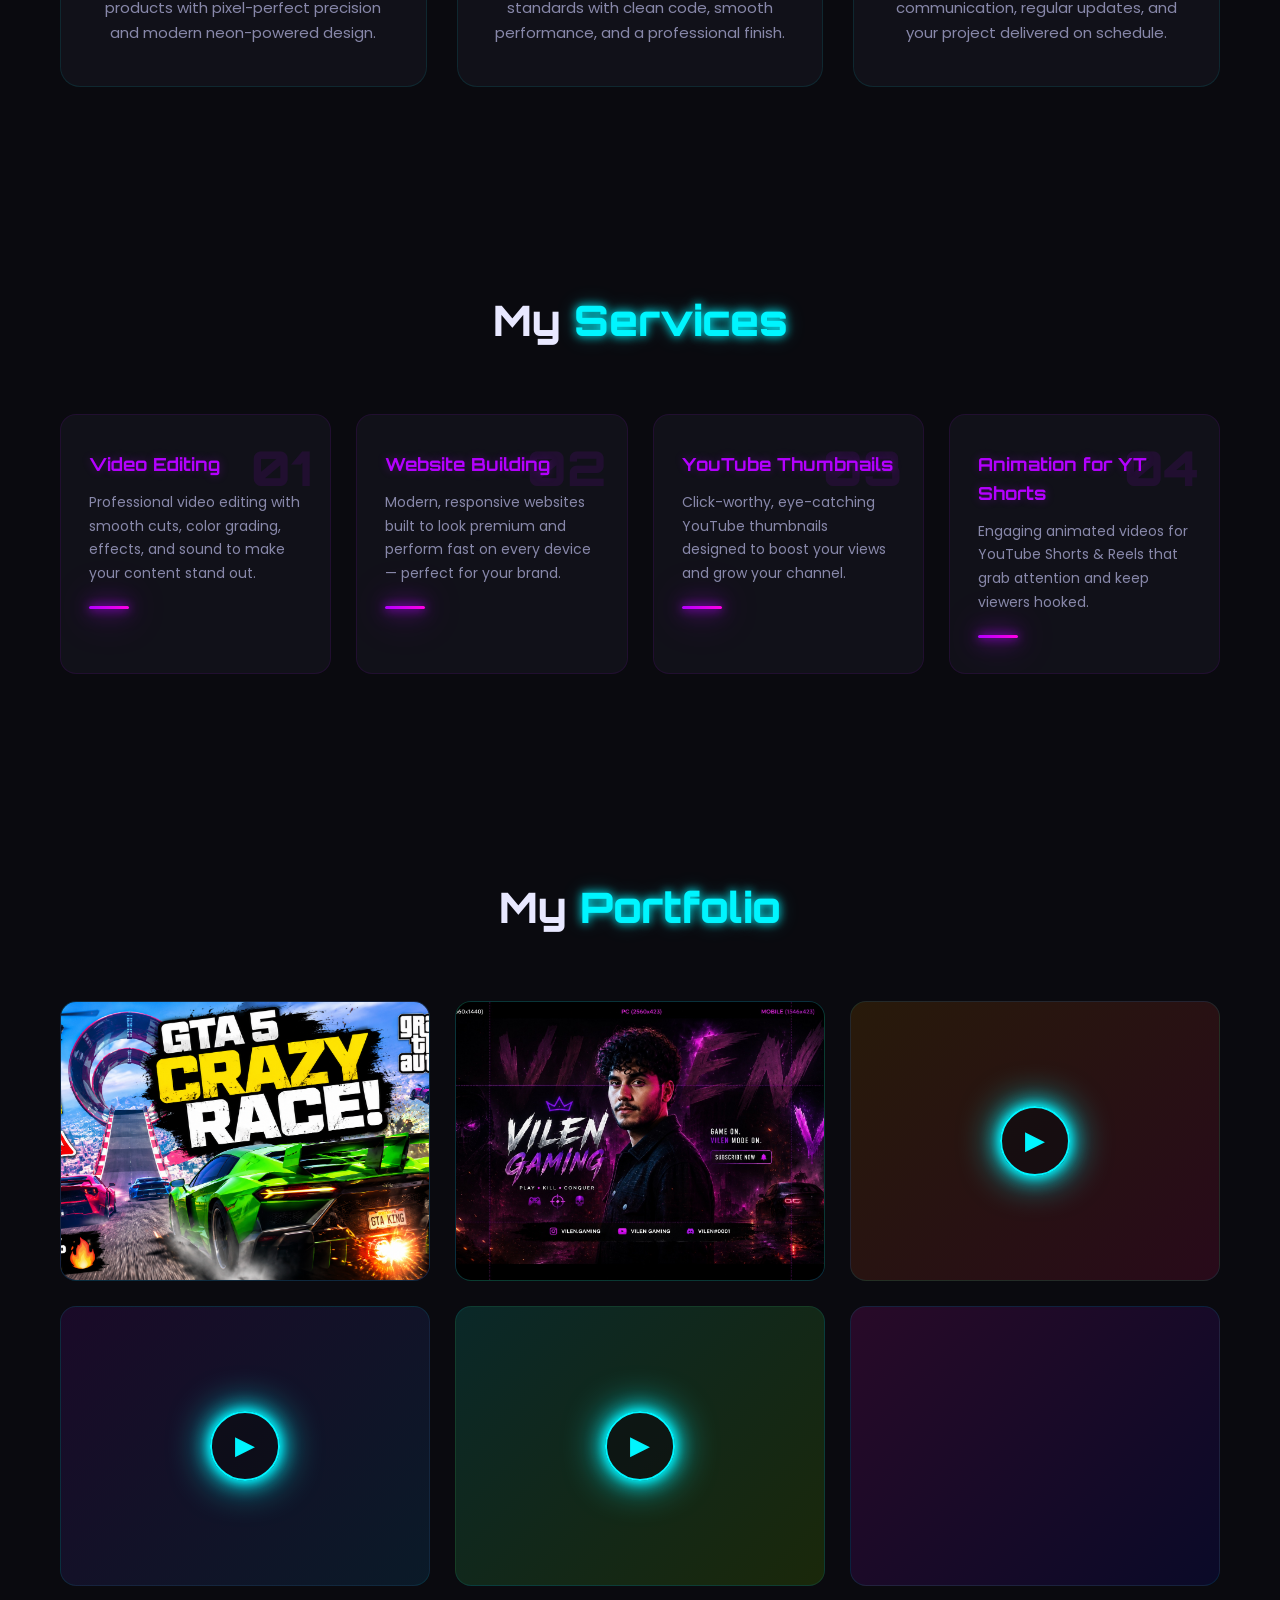
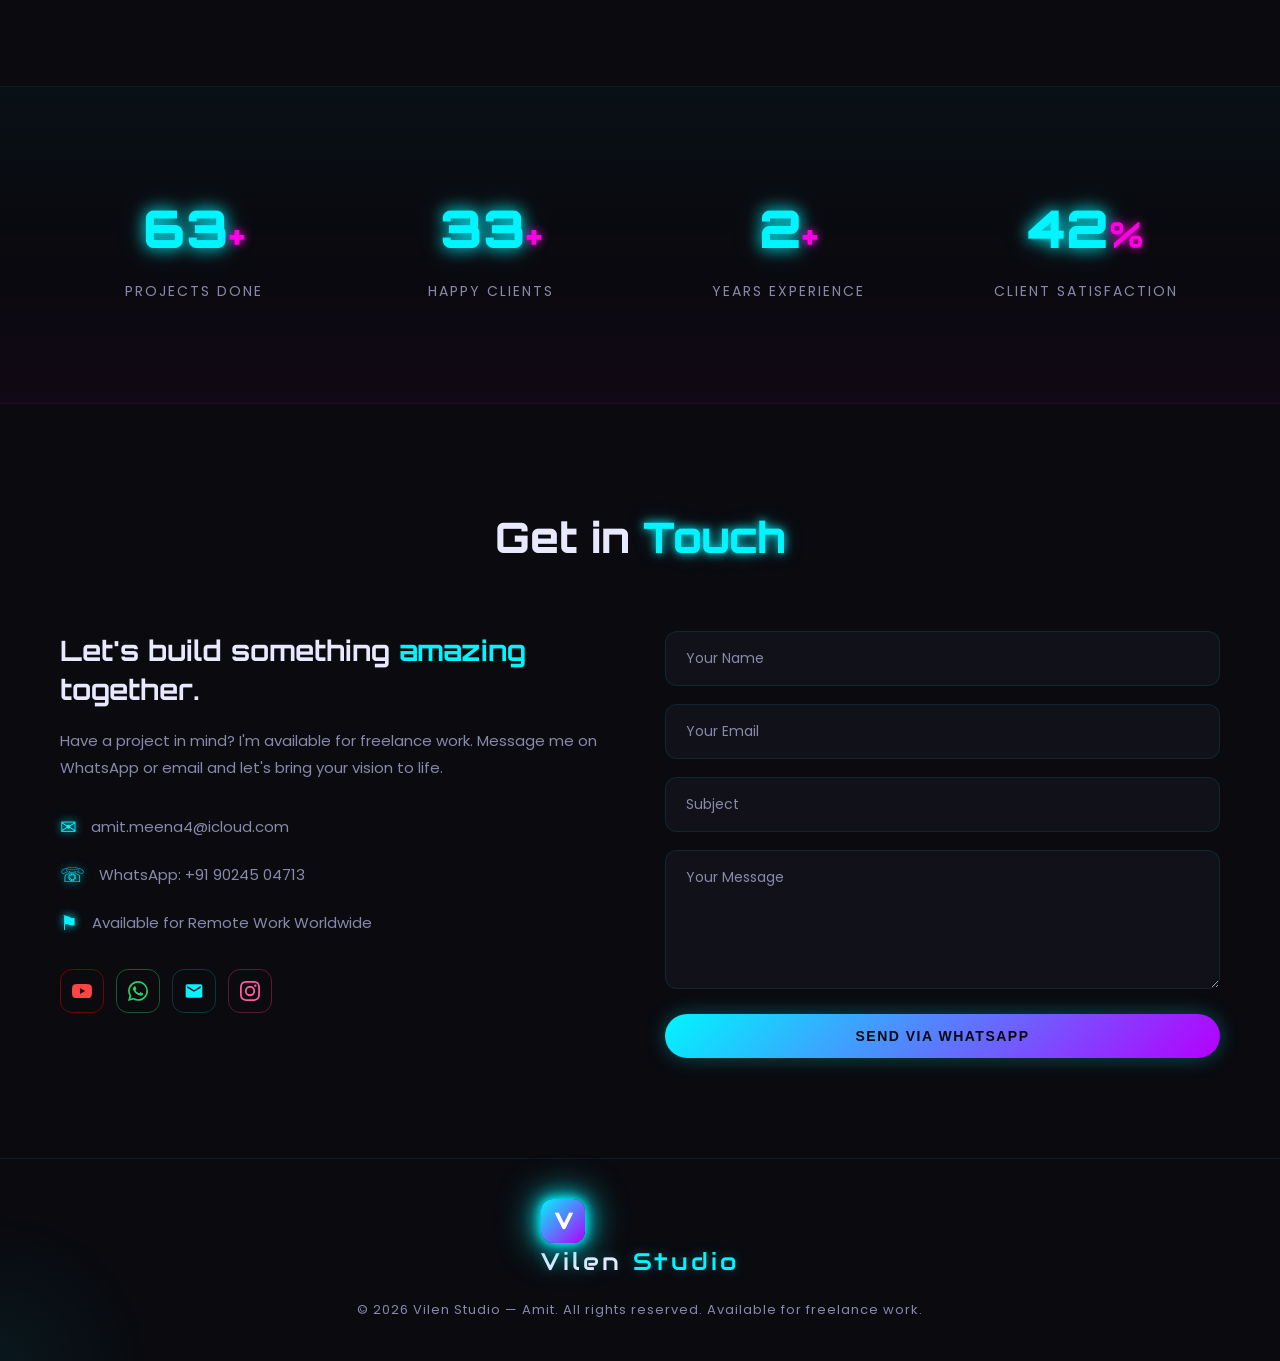
==== commit 9a4d4a45: "Update SEO URLs to GitHub Pages" ====
--- a/index.html
+++ b/index.html
@@ -8,13 +8,13 @@
     <meta name="keywords" content="Vilen Studio, video editing, website building, YouTube thumbnail, YT Shorts animation, freelancer, video editor, web developer">
     <meta name="author" content="Vilen Studio">
     <meta name="robots" content="index, follow">
-    <link rel="canonical" href="https://vilenstudio.vercel.app/">
+    <link rel="canonical" href="https://amitmeena00.github.io/vilenstudio/">
 
     <!-- Open Graph -->
     <meta property="og:type" content="website">
     <meta property="og:title" content="Vilen Studio | Video Editing, Website Building & YouTube Thumbnails">
     <meta property="og:description" content="Freelance video editing, website building, YouTube thumbnail design aur YT Shorts animation. Premium creative services.">
-    <meta property="og:url" content="https://vilenstudio.vercel.app/">
+    <meta property="og:url" content="https://amitmeena00.github.io/vilenstudio/">
     <meta property="og:site_name" content="Vilen Studio">
 
     <!-- Twitter Card -->
@@ -32,7 +32,7 @@
       "@type": "ProfessionalService",
       "name": "Vilen Studio",
       "description": "Freelance video editing, website building, YouTube thumbnail design and YT Shorts animation services.",
-      "url": "https://vilenstudio.vercel.app/",
+      "url": "https://amitmeena00.github.io/vilenstudio/",
       "email": "amit.meena4@icloud.com",
       "telephone": "+919024504713",
       "sameAs": [
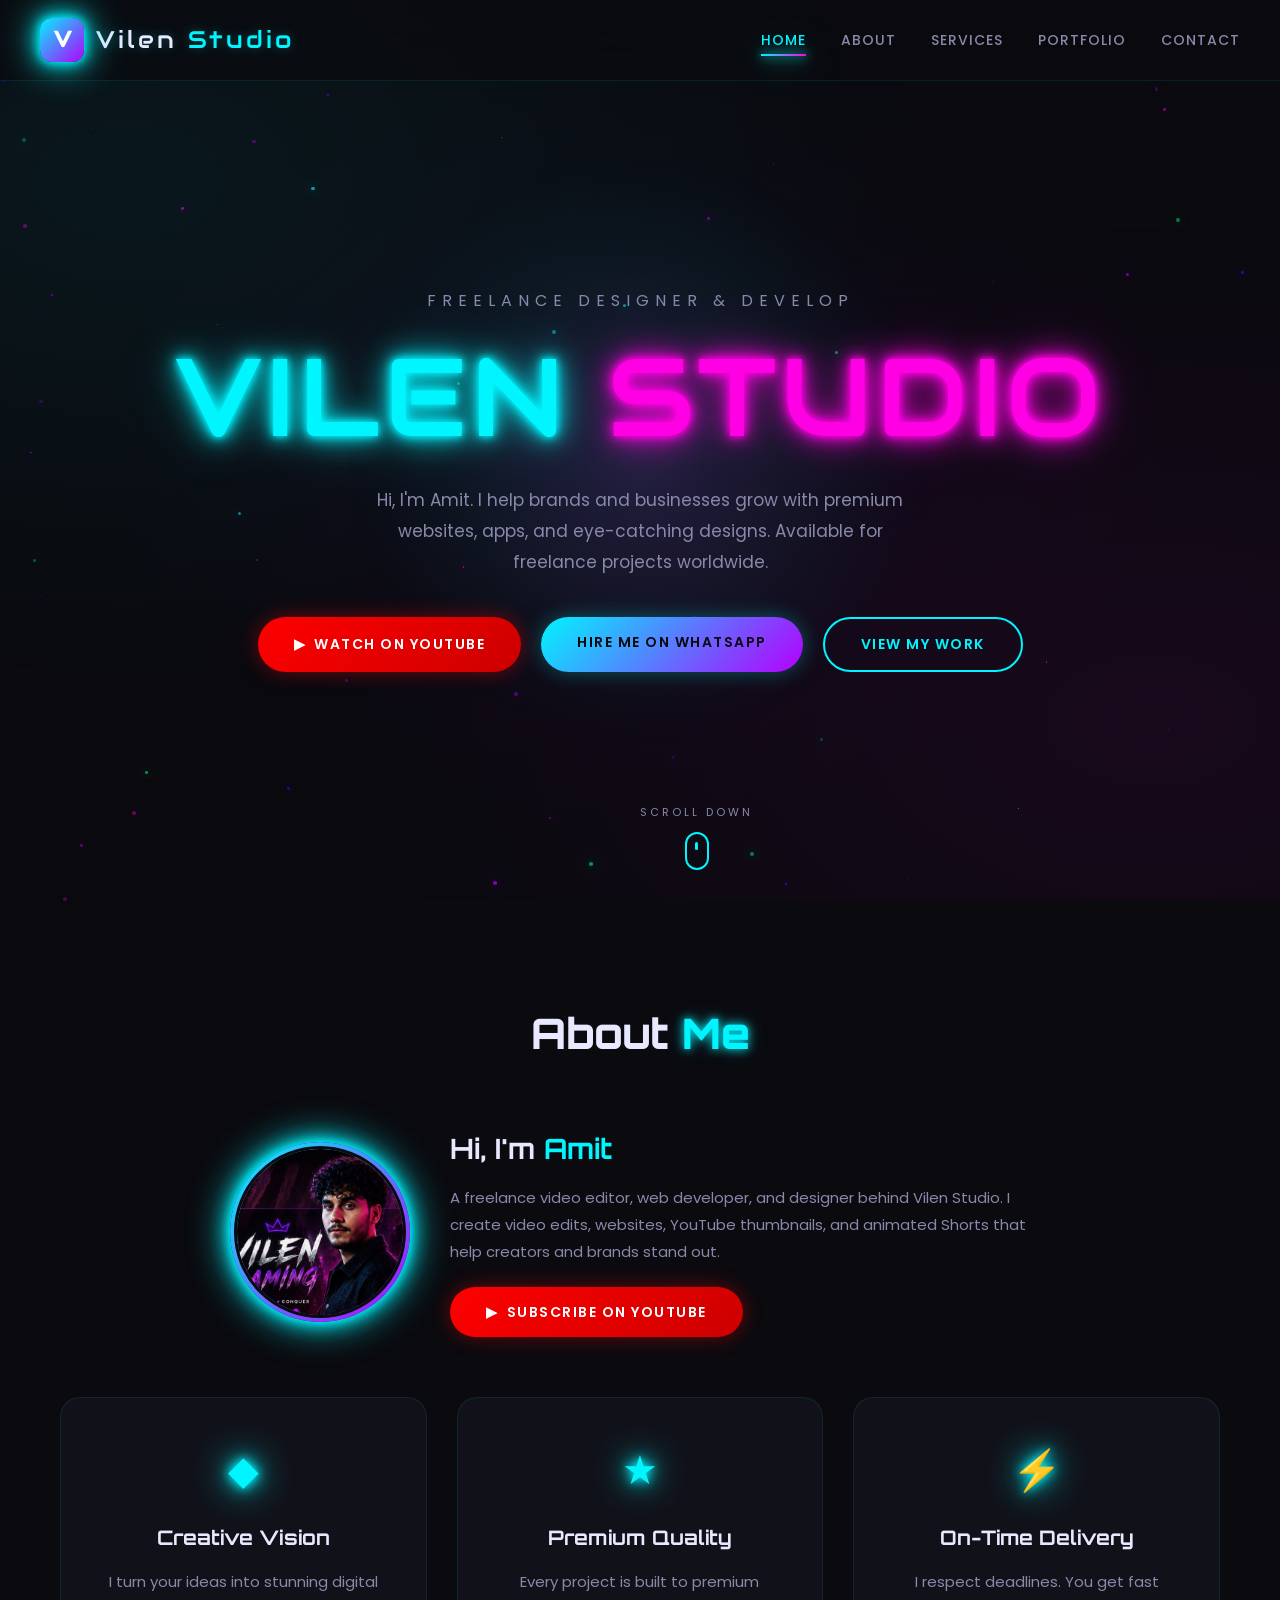
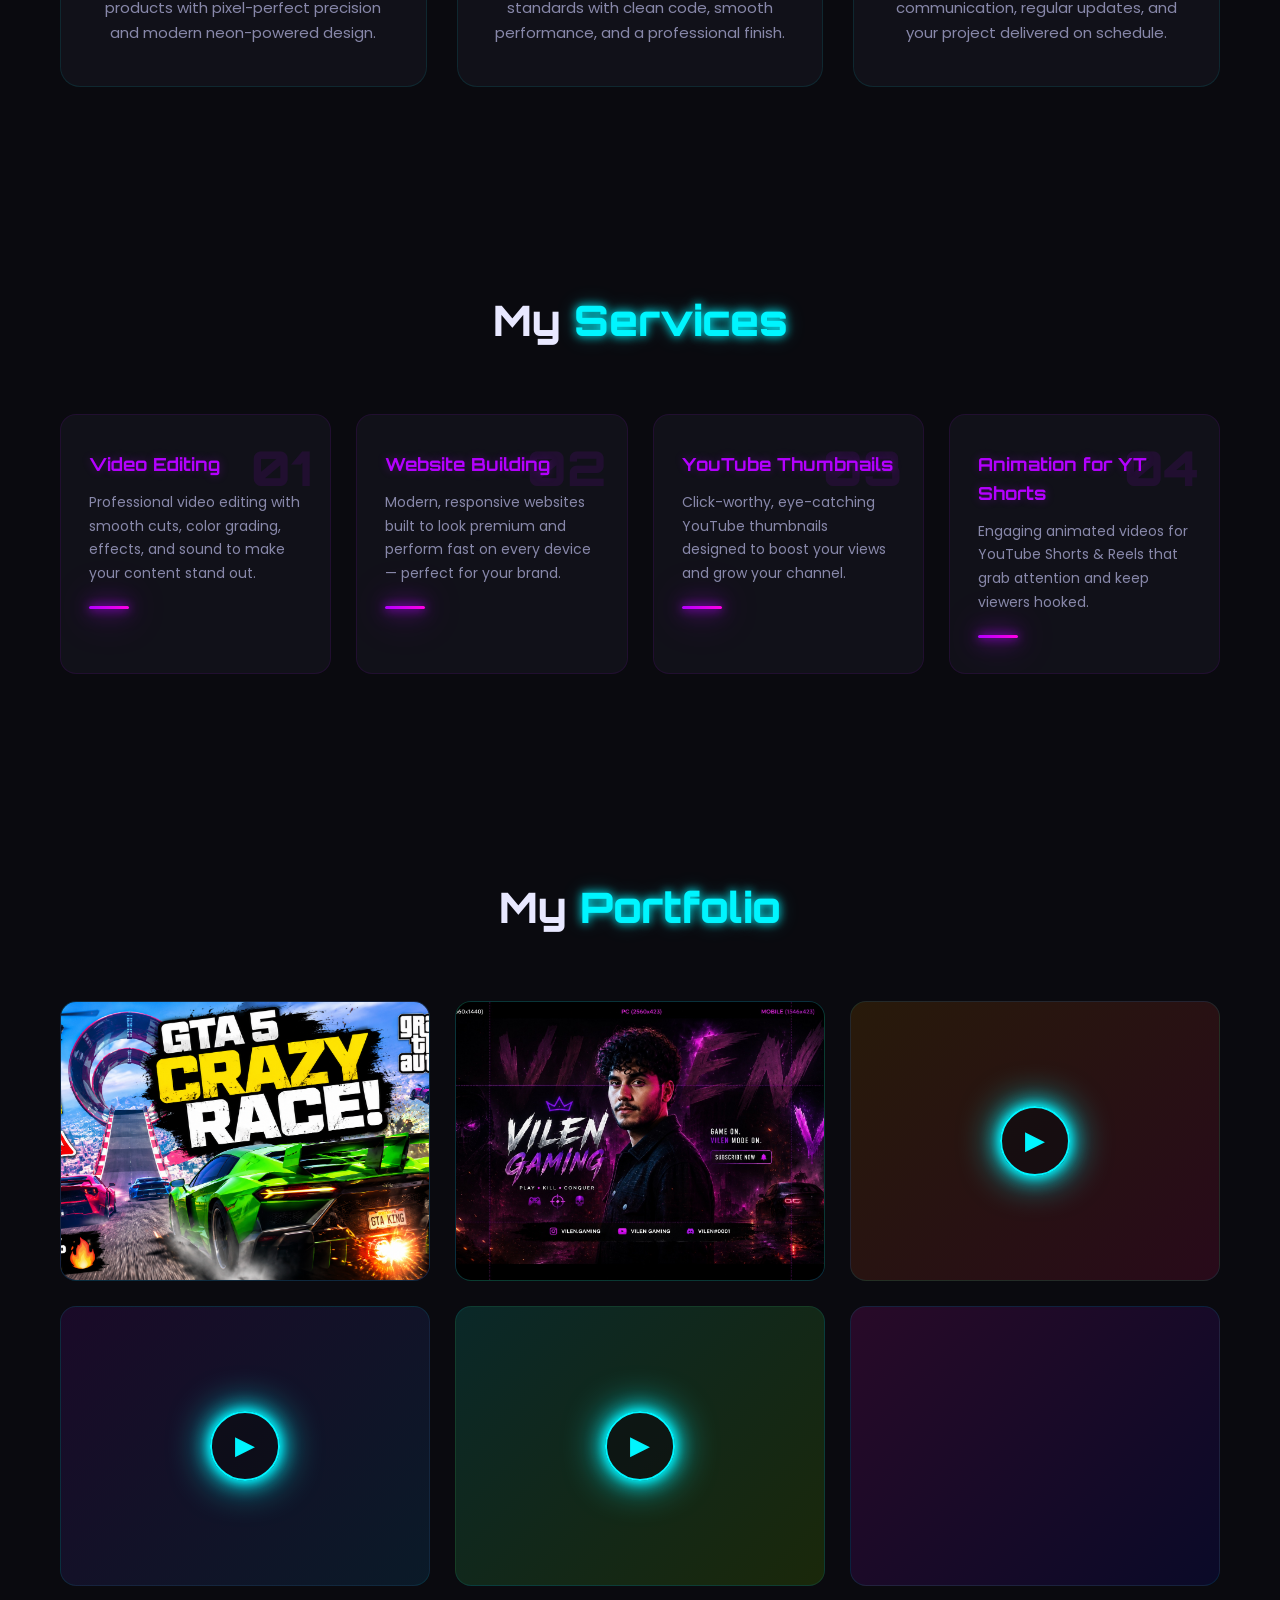
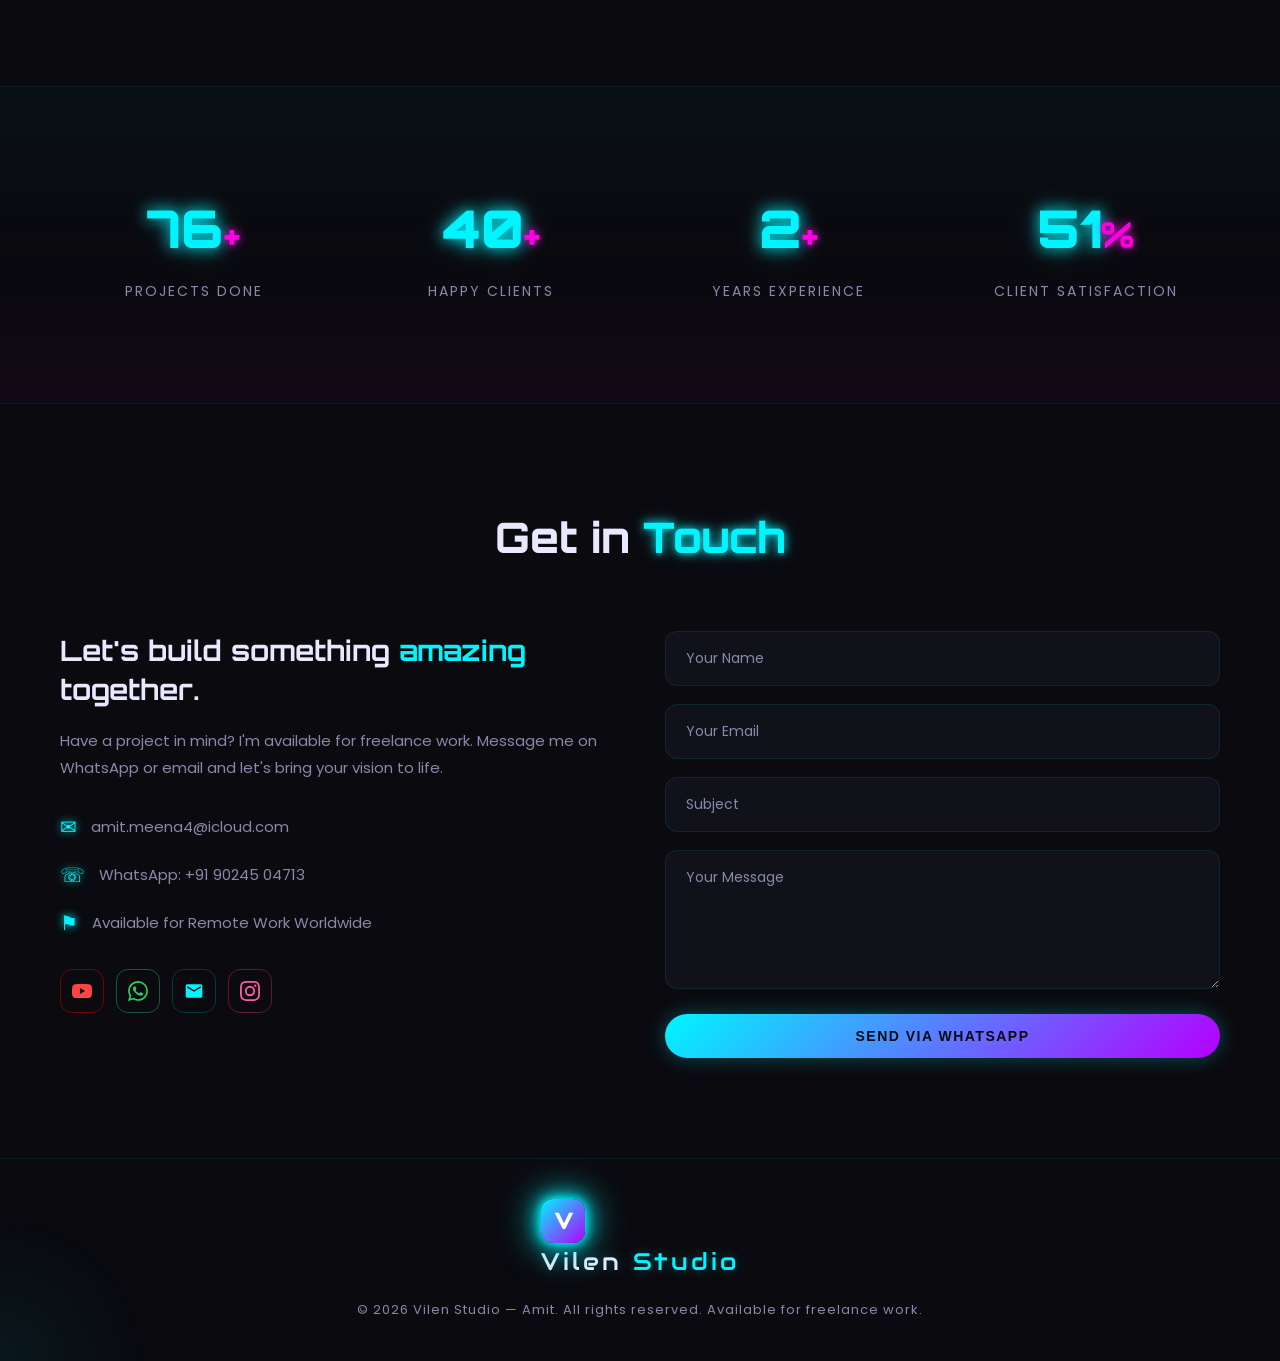
==== commit 46859251: "Add Google Search Console verification tag" ====
--- a/index.html
+++ b/index.html
@@ -8,6 +8,7 @@
     <meta name="keywords" content="Vilen Studio, video editing, website building, YouTube thumbnail, YT Shorts animation, freelancer, video editor, web developer">
     <meta name="author" content="Vilen Studio">
     <meta name="robots" content="index, follow">
+    <meta name="google-site-verification" content="pbTxmV_TRMqCS_40y1GN_ovPKqepsl1HVbkhdDb2HVY" />
     <link rel="canonical" href="https://amitmeena00.github.io/vilenstudio/">
 
     <!-- Open Graph -->
